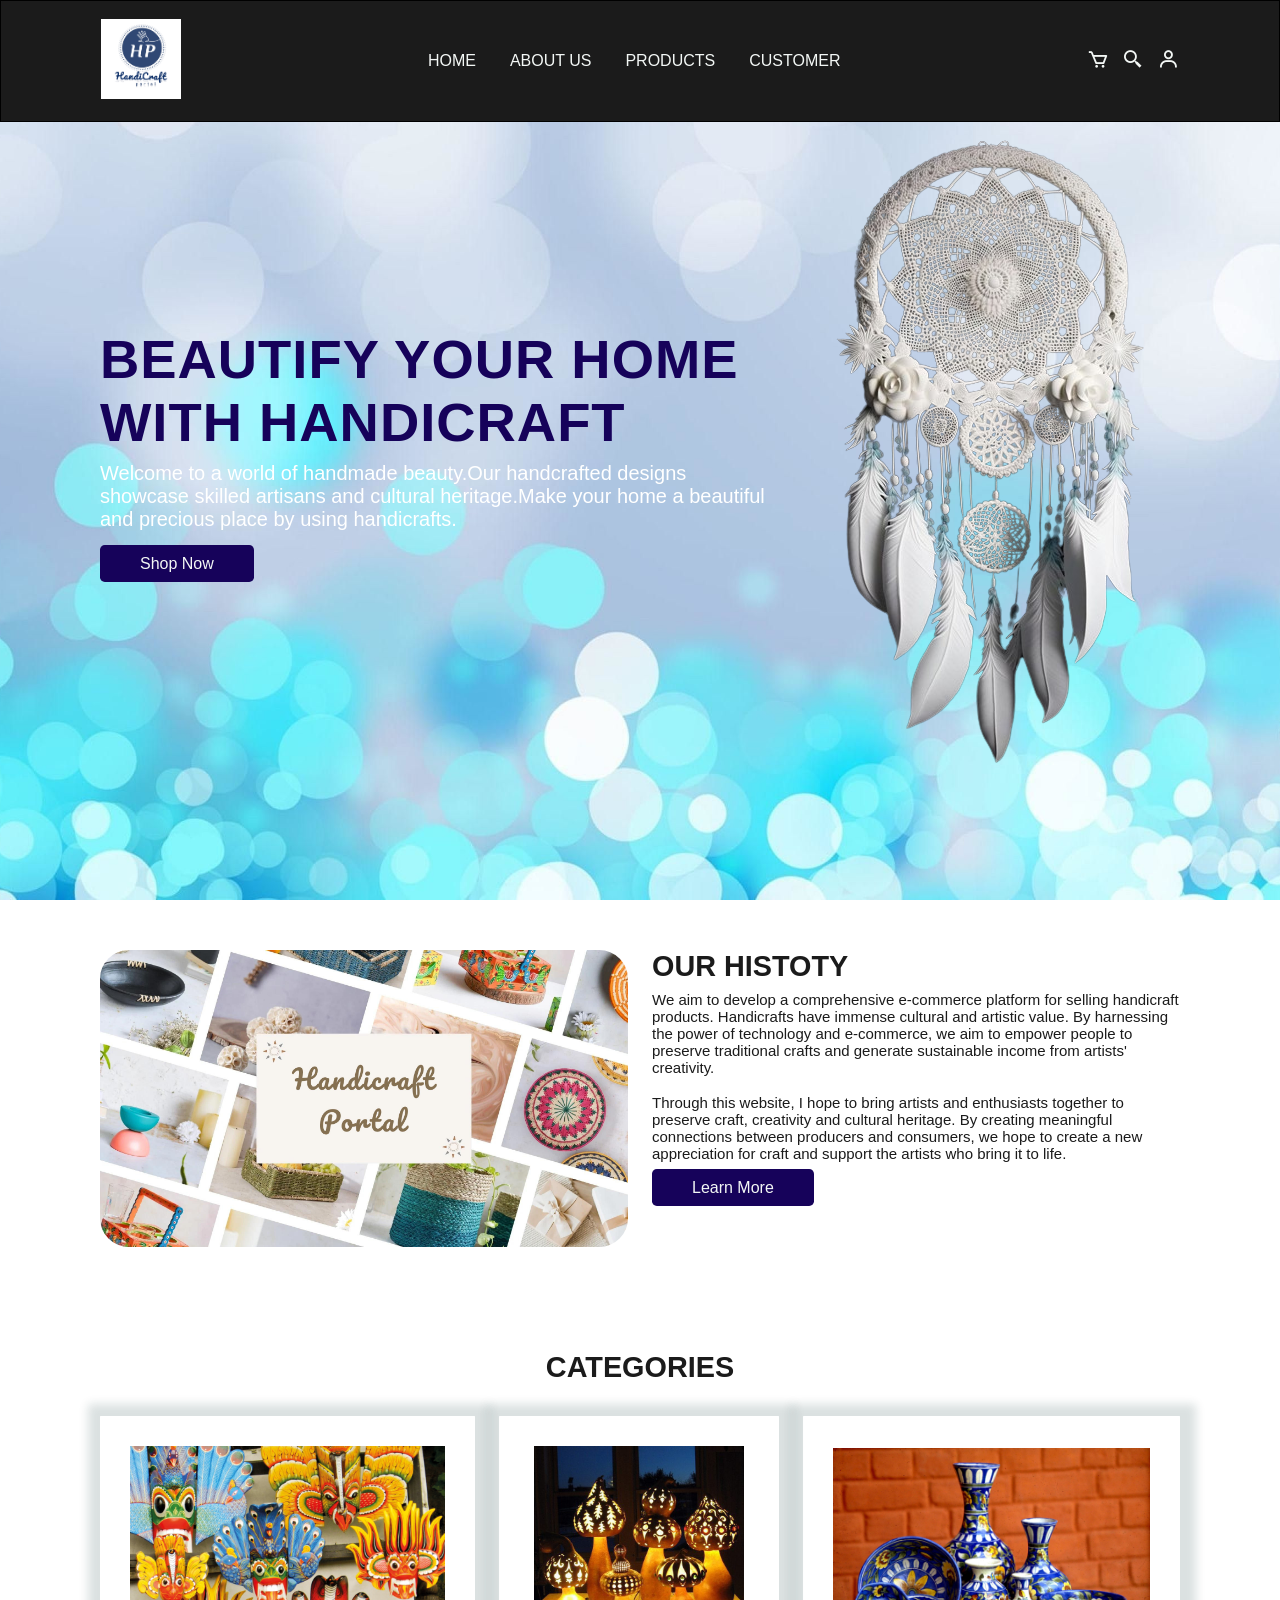
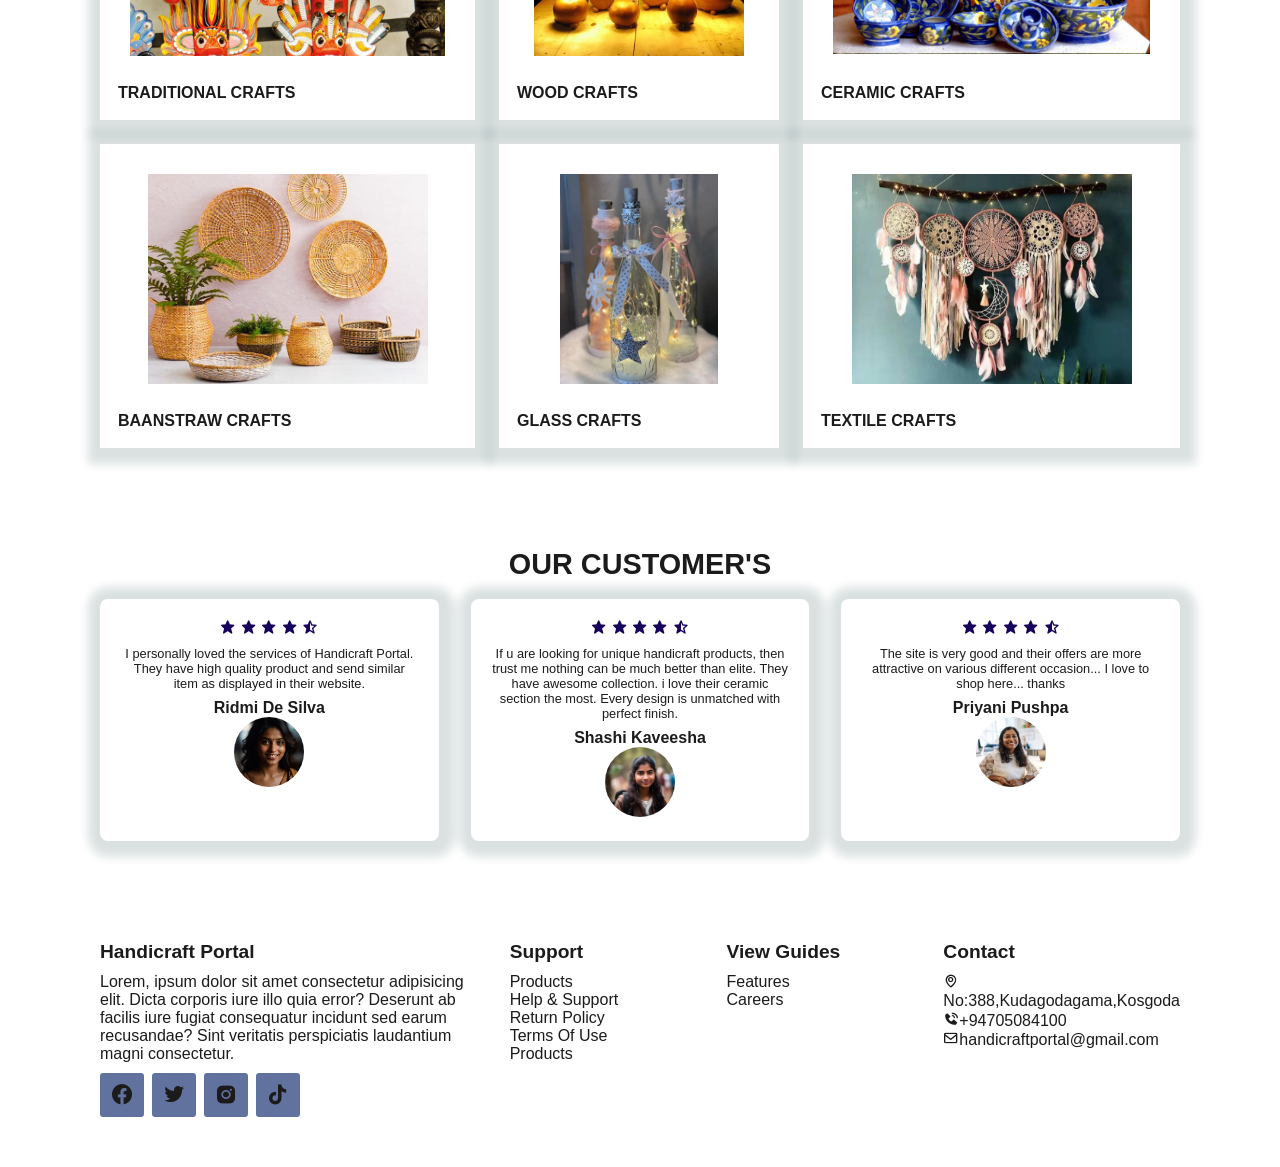
==== index.html @ 00fe9694 "Initial commit - Handicraft Ecommerce Website" ====
<!DOCTYPE html>
<html lang="en">

<head>
    <meta charset="UTF-8">
    <meta name="viewport" content="width=device-width, initial-scale=1.0">
    <title>handicraft website</title>
    <link rel="stylesheet" href="style.css">
    <link rel="stylesheet" href="https://unpkg.com/boxicons@latest/css/boxicons.min.css">

</head>

<body>
    <!--Navbar-->
    <header>
        <a href="#" class="logo">
            <img src="Newlogoweb.jpg" alt="">
        </a>
        <!--menu icon-->
        <i class='bx bx-menu' id="menu-icon"></i>
        <!--links-->
        <ul class="navbar">
            <li><a href="#home">Home</a></li>
            <li><a href="#about">About Us</a></li>
            <li><a href="#products">Products</a></li>
            <li><a href="#customer">Customer</a></li>
        </ul>
        <!--icons-->
        <div class="header-icon">
            <a href="cart.html"><i class='bx bx-cart'></i></a>
            <i class='bx bx-search-alt-2' id="search-icon"></i>
            <a href="Registration.php"><i class='bx bx-user'></i></a>
        </div>
        <!--search box-->
        <div class="search-box">
            <input type="search" placeholder="Search Here....">
        </div>



    </header>
    <!--home-->
    <section class="home" id="home">
        <div class="home-text">
            <h1>Beautify your home <br>with handicraft</h1>
            <p>Welcome to a world of handmade beauty.Our handcrafted designs showcase skilled artisans and cultural
                heritage.Make your home a beautiful and precious place by using handicrafts.</p>
            <a href="#" class="btn">Shop Now</a>
        </div>
        <div class="home-img">
            <img src="Animpic.png" alt="">
        </div>
    </section>
    <!--about-->
    <section class="about" id="about">
        <div class="about-img">
            <img src="historypic.jpg" alt="">
        </div>
        <div class="about-text">
            <h2>Our Histoty</h2>
            <p>We aim to develop a comprehensive e-commerce platform for selling handicraft products. Handicrafts have
                immense cultural and artistic value. By harnessing the power of technology and e-commerce, we aim to
                empower people to preserve traditional crafts and generate sustainable income from artists' creativity.
            </p>
            <p>Through this website, I hope to bring artists and enthusiasts together to preserve craft, creativity and
                cultural heritage. By creating meaningful connections between producers and consumers, we hope to create
                a new appreciation for craft and support the artists who bring it to life.</p>
            <a href="#" class="btn">Learn More</a>
        </div>
    </section>
    <!--products-->
    <section class="products" id="products">
        <div class="heading">
            <h2>Categories</h2>

        </div>
        <!--container-->
        <div class="product-container">

            <a class="box" href="./categoryIndex/traditional.html">
                <img src="mask.jpg" alt="">
                <h3>Traditional Crafts</h3>
            </a>

            <a class="box" href="./categoryIndex/wooden_products.php">
                <img src="wood cato.jpeg" alt="">
                <h3>Wood Crafts</h3>
            </a>

            <a class="box" href="./categoryIndex/ceramic.html">
                <img src="ceramic.jpg" alt="">
                <h3>Ceramic Crafts</h3>
            </a>

            <a class="box" href="./categoryIndex/baanstraw.html">
                <img src="baanstraw cato.jpeg" alt="">
                <h3>Baanstraw Crafts</h3>
            </a>

            <a class="box" href="./categoryIndex/glass.html">
                <img src="img00.jpeg" alt="">
                <h3>Glass Crafts</h3>
            </a>

            <a class="box" href="./categoryIndex/textile.html">
                <img src="textile cato.jpeg" alt="">
                <h3>Textile Crafts</h3>
            </a>

        </div>
    </section>


    <!--Coustomers-->
    <section class="customer" id="customer">
        <div class="heading">
            <h2>Our customer's</h2><br>
        </div>
        <!--container-->
        <div class="coustomers-container">
            <div class="box">
                <div class="stars">
                    <i class='bx bxs-star'></i>
                    <i class='bx bxs-star'></i>
                    <i class='bx bxs-star'></i>
                    <i class='bx bxs-star'></i>
                    <i class='bx bxs-star-half'></i>
                </div>
                <p>I personally loved the services of Handicraft Portal. They have high quality product and send similar
                    item as displayed in their website.</p>
                <h2>Ridmi De Silva</h2>
                <img src="person1.jpeg" alt="">
            </div>

            <div class="box">
                <div class="stars">
                    <i class='bx bxs-star'></i>
                    <i class='bx bxs-star'></i>
                    <i class='bx bxs-star'></i>
                    <i class='bx bxs-star'></i>
                    <i class='bx bxs-star-half'></i>
                </div>
                <p>If u are looking for unique handicraft products, then trust me nothing can be much better than elite.
                    They have awesome collection. i love their ceramic section the most. Every design is unmatched with
                    perfect finish.</p>
                <h2>Shashi Kaveesha</h2>
                <img src="person2.jpeg" alt="">
            </div>

            <div class="box">
                <div class="stars">
                    <i class='bx bxs-star'></i>
                    <i class='bx bxs-star'></i>
                    <i class='bx bxs-star'></i>
                    <i class='bx bxs-star'></i>
                    <i class='bx bxs-star-half'></i>
                </div>
                <p>The site is very good and their offers are more attractive on various different occasion... I love to
                    shop here... thanks</p>
                <h2>Priyani Pushpa</h2>
                <img src="person3.jpeg" alt="">
            </div>
        </div>
    </section>

    <!--Footer SECtion-->
    <section class="footer">
        <div class="footer-box">
            <h3>Handicraft Portal</h3>
            <p>Lorem, ipsum dolor sit amet consectetur adipisicing elit. Dicta corporis iure illo quia error? Deserunt
                ab facilis iure fugiat consequatur incidunt sed earum recusandae? Sint veritatis perspiciatis laudantium
                magni consectetur.</p>

            <div class="social">
                <a href="#"><i class='bx bxl-facebook-circle'></i></a>
                <a href="#"><i class='bx bxl-twitter'></i></a>
                <a href="#"><i class='bx bxl-instagram-alt'></i></a>
                <a href="#"><i class='bx bxl-tiktok'></i></a>
            </div>
        </div>

        <div class="footer-box">
            <h3>Support</h3>
            <li><a href="#">Products</a></li>
            <li><a href="#">Help & Support</a></li>
            <li><a href="#">Return Policy</a></li>
            <li><a href="#">Terms Of Use</a></li>
            <li><a href="#">Products</a></li>
        </div>

        <div class="footer-box">
            <h3>View Guides</h3>
            <li><a href="#">Features</a></li>
            <li><a href="#">Careers</a></li>
        </div>

        <div class="footer-box">
            <h3>Contact</h3>
            <div class="contact">
                <span><i class='bx bx-map'></i>No:388,Kudagodagama,Kosgoda</span>
                <span><i class='bx bxs-phone-call'></i>+94705084100</span>
                <span><i class='bx bx-envelope'></i>handicraftportal@gmail.com</span>
            </div>
        </div>
    </section>

    <script src="script.js"></script>
</body>

</html>
---- style.css ----
*{
font-family: 'Roboto', sans-serif;
margin: 0;
padding: 0;
box-sizing: border-box;
scroll-padding-top: 4rem;
scroll-behavior: smooth;
list-style: none;
text-decoration: none;
}
:root{
    --main-color: rgb(22, 2, 90);
    --secondary-color:#62729e;
    --text-color:#1b1b1b;
    --bg-color:#f3f7f5;
    --box-hover:rgb(167, 248, 232);

    --box-shadow: 2px 2px 10px 14px rgb(14 55 54/ 15%);

}
section{
    padding: 50px 100px;
}

img{
    width: 100%;
}
body{
    color: var(--text-color);
}
header{
    position: fixed;
    width: 100%;
    top: 0;
    right: 0;
    z-index: 1000;
    display: flex;
    justify-content: space-between;
    align-items: center;
    border: 1px solid black;
    padding: 18px 100px;
    background: var(--text-color);
    transition: 0.5s linear;
}
.logo img{
    width: 80px;;
}
.navbar{
    display: flex;
}
.navbar a{
    padding: 8px 17px;
    color: var(--bg-color);
    font-size: 16px;
    text-transform: uppercase;
    font-weight: 500;
}
.navbar a:hover{
    background-color: var(--secondary-color);
    border-radius: 0.2rem;
    transition: 0.5s all linear;
}
.header-icon{
    font-size: 22px;
    cursor: pointer;
    z-index: 10000;
    display: flex;
    column-gap: 0.8rem;
}
.header-icon .bx{
    color: var(--bg-color);
}
#menu-icon{
    color: var(--bg-color);
    font-size: 24px;
    z-index: 100001;
    cursor: pointer;
    display: none;
    
}
.search-box{
    position: absolute;
    top: -100%;
    left: 50%;
    transform: translate(-50%);
    background-color: var(--bg-color);
    width: 100%;
}
.search-box.active{
    top: 110%;
    box-shadow: var(--box-shadow);
    transition: 0.25 all linear;
}


.search-box input{
    padding: 20px;
    border: none;
    outline: none;
    width: 100%;
    font-size: 16px;
    color: var(--text-color);
}
.search-box input::placeholder{
    font-size: 16px;
    font-weight: 500;
}
.home{
    width: 100%;
    min-height: 100vh;
    background: url(bg1.jpg);
    background-repeat: no-repeat;
    background-size: cover;
    background-position: center;
    display: grid;
    grid-template-columns:repeat(auto-fit,minmax(17rem,auto));
    align-items: center;
    gap: 1.5rem;
}
.home-text h1{
    font-size: 3.4rem;
    color: var(--main-color);
    text-transform: uppercase;
    letter-spacing: 1px;
}
.home-text p{
    font-size: 20px;
    color: white;
    margin: 0.5rem 0 1.5rem;
}
.btn{
    padding: 10px 40px;
    border-radius: 0.3rem;
    background-color: var(--main-color);
    color: var(--bg-color);
    font-weight: 500;
}
.btn:hover{
    background-color: var(--secondary-color);
}
.about{
    display: grid;
    grid-template-columns: repeat(auto-fit,minmax(17rem,auto));
    gap: 1.5rem;
}
.about-img img{
    border-radius: 1.8rem;
}
.about-text h2{
    font-size: 1.8rem;
    text-transform: uppercase;
}
.about-text p{
    font-size: 0.938rem;
    margin: 0.5rem 0 1.1rem;
}
.heading{
    text-align: center;

}
.heading h2{
    font-size: 1.8rem;
    text-transform: uppercase;

}
.product-container{
    display: grid;
    grid-template-columns: repeat(auto-fit,minmax(280px,auto));
    gap: 1.5rem;
    margin-top: 2rem;
}
.product-container .box{
    position: relative;
    padding: 10px;
    display: flex;
    flex-direction: column;
    border-radius: 0.5px;
    box-shadow: var(--box-shadow);
}
.product-container img{
    width: 100%;
    height: 250px;
    object-fit: contain;
    object-position: center;
    padding: 20px;
    background: #fff;
    border-radius: 0.5rem;

}
.product-container .box h3{
    font-size: 16px;
    font-weight: 600;
    text-transform: uppercase;
    margin: 0.5rem 0.5rem;
}
.product-container .box .content{
    display: flex;
    align-items: center;
    justify-content: space-around;
}
.product-container.box .content span{
    padding:0 1rem;
    color: var(--bg-color);
    background: var(--main-color);
    border-radius: 4px;
    font-weight: 500;

}.product-container .box .content a{
    border: 1px solid var(--main-color);
    padding: 0 1rem;
    color: var(--text-color);
    border-radius: 5px;
    text-transform: uppercase;
}
.product-container .box .content a:hover{
    background-color: var(--main-color);
    color: var(--bg-color);
    transition: 1s all linear;
}
.product-container .box:hover{
    background-color: var(--box-hover);
    transform: scale(105%);
    transition: 1s all linear;
}
.coustomers-container{
    display: grid;
    grid-template-columns: 1fr 1fr 1fr;
    gap: 2rem;
}

.box {
    text-decoration: none;
    color: inherit;
}

.coustomers-container .box{
    padding: 20px;
    box-shadow: var(--box-shadow);
    border-radius: 0.5rem;
    text-align: center;
}
.coustomers-container .box p{
    font-size: 0.8rem;
    font-weight: 500;
    margin: 0.5rem 0 0.5rem;
}
.coustomers-container .box h2{
    font-size: 1rem;
    font-weight: 700;
}
.coustomers-container .box img{
 width: 70px;
 height: 70px;
 border-radius: 50%;
 object-fit: cover;   
}
.stars .bx{
    color: var(--main-color);
}
.coustomers-container .box:hover{
    background-color: var(--box-hover);
    transform: scale(105%);
    transition: 1s all linear;
}
.footer{
    display: grid;
    grid-template-columns: 2fr 1fr 1fr 1fr;
    gap: 1.5rem;

}
.footer-box h3{
    font-size: 1.2rem;
    font-weight: 600;
    margin-bottom: 10px;
}
.footer-box p{
    font-size: 0.938;
    margin-bottom: 10px;
}
.social{
    display: flex;
    align-items: center;
    column-gap: 0.5rem;
}
.social a .bx{
    font-size: 24px;
    color: var(--text-color);
    padding: 10px;
    background:var(--secondary-color);
    border-radius: 0.2rem;
}
.social a .bx:hover{
    background-color: var(--secondary-color);
    color: var(--bg-color);
}
.footer-box li a{
    color: var(--text-color);
}
.footer-box li a:hover{
    color: var(--secondary-color);
}
.contact{
    display: flex;
    flex-direction: column;
    row-gap: 0.5px;

}
@keyframes hero{
    0%,100%{
        transform: translateY(0);
    }
    50%{
        transform: translateY(100px);
    }
}
.home-img img{
    animation: hero 5s infinite linear;

}
@media(max-width:1058px){
    header{
        padding: 16px 60px;
    }
    section{
        padding: 50px 60px;
    }
    .home-text h1{
        font-size: 2.4rem;  
    }
} 
@media(max-width:991px){
    header{
        padding: 16px ;
    }
    section{
        padding: 50px 4%;
    }
    .home-text h1{
        font-size: 2rem;
    }
}
@media(max-width:768px){
    header{
        padding: 12px 4%;
    }
    #menu-icon{
        display: initial;
    }
    .navbar{
        position: absolute;
        top: -570px;
        left: 0;
        right: 0;
        display: flex;
        flex-direction: column;
        background-color: white;
        row-gap: 1.4rem;
        border: 1px solid var(--secondary-color);
        padding: 20px;
        transition: 0.3s;
        text-align: center;
    }

.navbar a{
    color: var(--secondary-color);
}
.navbar a:hover{
    color: var(--bg-color);
}
.navbar.active{
    top: 100%;
}
.about{
    align-items: center;
}
}
@media(max-width:360px){
    header{
        padding: 11px 4%;
    }
    .logo img{
        width: 45px;
    }
    .home-text{
        padding-top: 15px;
    }
    .home-text h1{
        font-size: 1.4rem;
    }
    .home-text p{
        font-size: 0.8rem;
        font-weight: 300;
    }
    .about-img{
        order: 2;
    }
    .about-text{
        text-align: center;
    }
    .about-text h2{
        font-size: 1.2rem;
    }
    .heading h2{
        font-size: 1.8rem;
    }
}
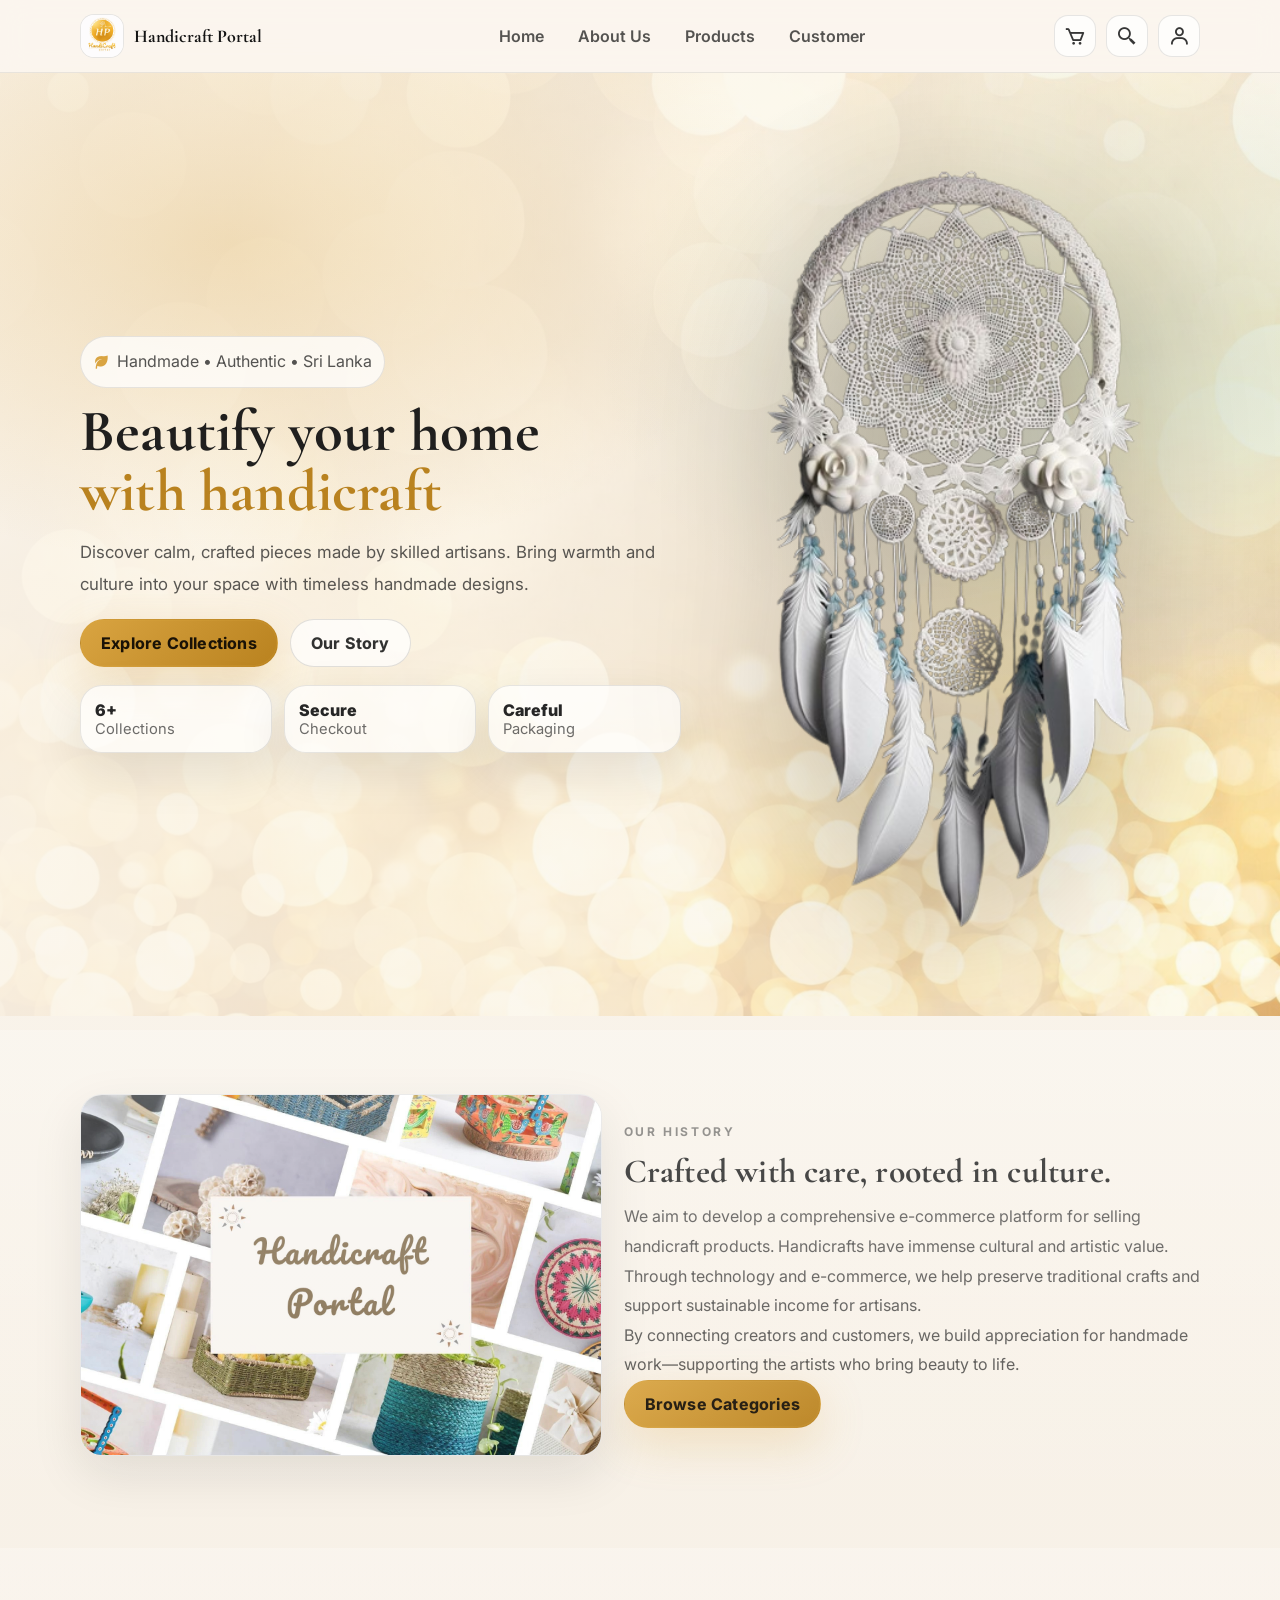
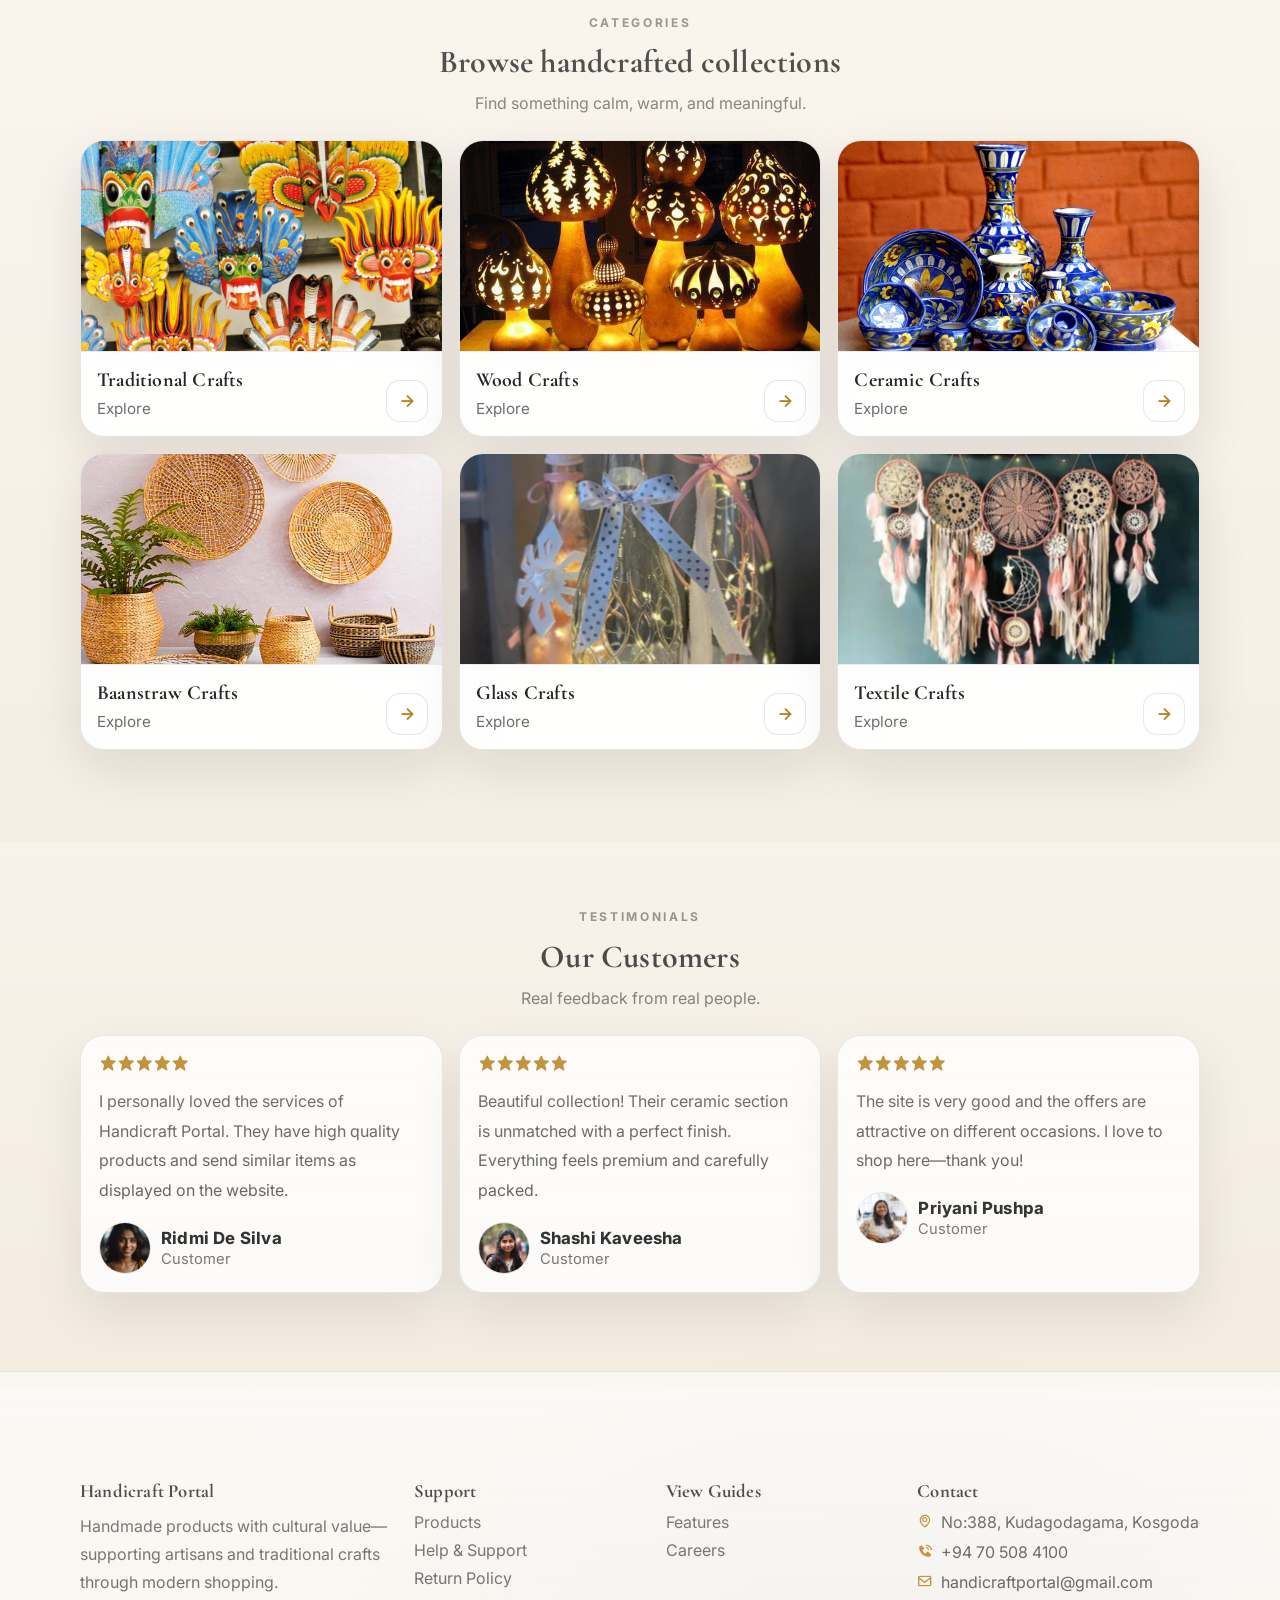
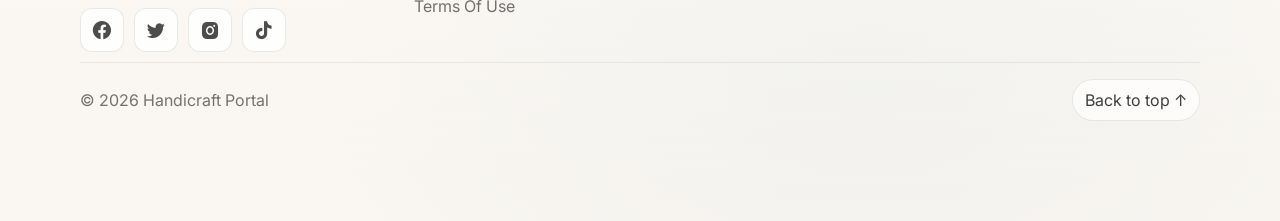
==== commit d8450e71: "update website background and styles" ====
--- a/index.html
+++ b/index.html
@@ -1,210 +1,346 @@
 <!DOCTYPE html>
 <html lang="en">
-
-<head>
-    <meta charset="UTF-8">
-    <meta name="viewport" content="width=device-width, initial-scale=1.0">
-    <title>handicraft website</title>
-    <link rel="stylesheet" href="style.css">
-    <link rel="stylesheet" href="https://unpkg.com/boxicons@latest/css/boxicons.min.css">
-
-</head>
-
-<body>
-    <!--Navbar-->
-    <header>
-        <a href="#" class="logo">
-            <img src="Newlogoweb.jpg" alt="">
+  <head>
+    <meta charset="UTF-8" />
+    <meta name="viewport" content="width=device-width, initial-scale=1.0" />
+    <title>Handicraft Portal</title>
+
+    <!-- Fonts (Calm + Premium) -->
+    <link rel="preconnect" href="https://fonts.googleapis.com" />
+    <link rel="preconnect" href="https://fonts.gstatic.com" crossorigin />
+    <link
+      href="https://fonts.googleapis.com/css2?family=Cormorant+Garamond:wght@400;500;600;700&family=Inter:wght@300;400;500;600;700&display=swap"
+      rel="stylesheet"
+    />
+
+    <!-- Icons -->
+    <link rel="stylesheet" href="https://unpkg.com/boxicons@latest/css/boxicons.min.css" />
+
+    <!-- CSS -->
+    <link rel="stylesheet" href="style.css" />
+  </head>
+
+  <body>
+    <!-- Navbar -->
+    <header class="site-header" id="top">
+      <div class="container header-row">
+        <a href="#home" class="logo" aria-label="Handicraft Portal">
+          <img src="HandiCraft portal logo design.png" alt="Handicraft Portal logo" />
+          <span class="logo-text">Handicraft Portal</span>
         </a>
-        <!--menu icon-->
-        <i class='bx bx-menu' id="menu-icon"></i>
-        <!--links-->
-        <ul class="navbar">
-            <li><a href="#home">Home</a></li>
-            <li><a href="#about">About Us</a></li>
-            <li><a href="#products">Products</a></li>
-            <li><a href="#customer">Customer</a></li>
-        </ul>
-        <!--icons-->
+
+        <nav class="nav" aria-label="Main navigation">
+          <button
+            class="icon-btn menu-btn"
+            id="menu-icon"
+            type="button"
+            aria-label="Open menu"
+            aria-controls="main-nav"
+            aria-expanded="false"
+          >
+            <i class="bx bx-menu"></i>
+          </button>
+
+          <ul class="navbar" id="main-nav">
+            <li><a class="nav-link" href="#home">Home</a></li>
+            <li><a class="nav-link" href="#about">About Us</a></li>
+            <li><a class="nav-link" href="#products">Products</a></li>
+            <li><a class="nav-link" href="#customer">Customer</a></li>
+          </ul>
+        </nav>
+
         <div class="header-icon">
-            <a href="cart.html"><i class='bx bx-cart'></i></a>
-            <i class='bx bx-search-alt-2' id="search-icon"></i>
-            <a href="Registration.php"><i class='bx bx-user'></i></a>
-        </div>
-        <!--search box-->
-        <div class="search-box">
-            <input type="search" placeholder="Search Here....">
-        </div>
-
-
-
+          <a class="icon-btn" href="cart.html" aria-label="Cart"><i class="bx bx-cart"></i></a>
+
+          <button
+            class="icon-btn"
+            id="search-icon"
+            type="button"
+            aria-label="Open search"
+            aria-controls="search-box"
+            aria-expanded="false"
+          >
+            <i class="bx bx-search-alt-2"></i>
+          </button>
+
+          <a class="icon-btn" href="Registration.php" aria-label="Account"><i class="bx bx-user"></i></a>
+        </div>
+      </div>
+
+      <!-- Search -->
+      <div class="search-wrap" id="search-box" role="region" aria-label="Search">
+        <div class="container">
+          <div class="search-box">
+            <i class="bx bx-search"></i>
+            <input type="search" placeholder="Search handcrafted items..." />
+            <button class="icon-btn" id="search-close" type="button" aria-label="Close search">
+              <i class="bx bx-x"></i>
+            </button>
+          </div>
+        </div>
+      </div>
     </header>
-    <!--home-->
+
+    <!-- Home -->
     <section class="home" id="home">
+      <div class="container home-grid">
         <div class="home-text">
-            <h1>Beautify your home <br>with handicraft</h1>
-            <p>Welcome to a world of handmade beauty.Our handcrafted designs showcase skilled artisans and cultural
-                heritage.Make your home a beautiful and precious place by using handicrafts.</p>
-            <a href="#" class="btn">Shop Now</a>
-        </div>
-        <div class="home-img">
-            <img src="Animpic.png" alt="">
-        </div>
+          <p class="pill"><i class="bx bxs-leaf"></i> Handmade • Authentic • Sri Lanka</p>
+
+          <h1>
+            Beautify your home <br />
+            <span>with handicraft</span>
+          </h1>
+
+          <p class="lead">
+            Discover calm, crafted pieces made by skilled artisans. Bring warmth and culture into your space with
+            timeless handmade designs.
+          </p>
+
+          <div class="cta-row">
+            <a href="#products" class="btn btn-primary">Explore Collections</a>
+            <a href="#about" class="btn btn-ghost">Our Story</a>
+          </div>
+
+          <div class="mini-stats" aria-label="Highlights">
+            <div class="stat">
+              <div class="stat-num">6+</div>
+              <div class="stat-label">Collections</div>
+            </div>
+            <div class="stat">
+              <div class="stat-num">Secure</div>
+              <div class="stat-label">Checkout</div>
+            </div>
+            <div class="stat">
+              <div class="stat-num">Careful</div>
+              <div class="stat-label">Packaging</div>
+            </div>
+          </div>
+        </div>
+
+        <div class="home-img" aria-hidden="true">
+          <img src="Animpic.png" alt="" />
+        </div>
+      </div>
     </section>
-    <!--about-->
-    <section class="about" id="about">
-        <div class="about-img">
-            <img src="historypic.jpg" alt="">
-        </div>
+
+    <!-- About -->
+    <section class="section about" id="about">
+      <div class="container two-col">
+        <div class="media-card">
+          <img src="historypic.jpg" alt="Handicraft history" />
+        </div>
+
         <div class="about-text">
-            <h2>Our Histoty</h2>
-            <p>We aim to develop a comprehensive e-commerce platform for selling handicraft products. Handicrafts have
-                immense cultural and artistic value. By harnessing the power of technology and e-commerce, we aim to
-                empower people to preserve traditional crafts and generate sustainable income from artists' creativity.
+          <p class="kicker">OUR HISTORY</p>
+          <h2>Crafted with care, rooted in culture.</h2>
+          <p>
+            We aim to develop a comprehensive e-commerce platform for selling handicraft products. Handicrafts have
+            immense cultural and artistic value. Through technology and e-commerce, we help preserve traditional crafts
+            and support sustainable income for artisans.
+          </p>
+          <p>
+            By connecting creators and customers, we build appreciation for handmade work—supporting the artists who
+            bring beauty to life.
+          </p>
+          <a href="#products" class="btn btn-primary">Browse Categories</a>
+        </div>
+      </div>
+    </section>
+
+    <!-- Products -->
+    <section class="section products" id="products">
+      <div class="container">
+        <div class="heading">
+          <p class="kicker">CATEGORIES</p>
+          <h2>Browse handcrafted collections</h2>
+          <p class="sub">Find something calm, warm, and meaningful.</p>
+        </div>
+
+        <div class="product-container">
+          <a class="box" href="./categoryIndex/traditional.html" aria-label="Traditional Crafts">
+            <div class="thumb">
+              <img src="mask.jpg" alt="Traditional Crafts" />
+            </div>
+            <div class="box-body">
+              <h3>Traditional Crafts</h3>
+              <span class="box-hint">Explore</span>
+            </div>
+            <span class="box-arrow"><i class="bx bx-right-arrow-alt"></i></span>
+          </a>
+
+          <a class="box" href="./categoryIndex/wooden_products.php" aria-label="Wood Crafts">
+            <div class="thumb">
+              <img src="wood cato.jpeg" alt="Wood Crafts" />
+            </div>
+            <div class="box-body">
+              <h3>Wood Crafts</h3>
+              <span class="box-hint">Explore</span>
+            </div>
+            <span class="box-arrow"><i class="bx bx-right-arrow-alt"></i></span>
+          </a>
+
+          <a class="box" href="./categoryIndex/ceramic.html" aria-label="Ceramic Crafts">
+            <div class="thumb">
+              <img src="ceramic.jpg" alt="Ceramic Crafts" />
+            </div>
+            <div class="box-body">
+              <h3>Ceramic Crafts</h3>
+              <span class="box-hint">Explore</span>
+            </div>
+            <span class="box-arrow"><i class="bx bx-right-arrow-alt"></i></span>
+          </a>
+
+          <a class="box" href="./categoryIndex/baanstraw.html" aria-label="Baanstraw Crafts">
+            <div class="thumb">
+              <img src="baanstraw cato.jpeg" alt="Baanstraw Crafts" />
+            </div>
+            <div class="box-body">
+              <h3>Baanstraw Crafts</h3>
+              <span class="box-hint">Explore</span>
+            </div>
+            <span class="box-arrow"><i class="bx bx-right-arrow-alt"></i></span>
+          </a>
+
+          <a class="box" href="./categoryIndex/glass.html" aria-label="Glass Crafts">
+            <div class="thumb">
+              <img src="img00.jpeg" alt="Glass Crafts" />
+            </div>
+            <div class="box-body">
+              <h3>Glass Crafts</h3>
+              <span class="box-hint">Explore</span>
+            </div>
+            <span class="box-arrow"><i class="bx bx-right-arrow-alt"></i></span>
+          </a>
+
+          <a class="box" href="./categoryIndex/textile.html" aria-label="Textile Crafts">
+            <div class="thumb">
+              <img src="textile cato.jpeg" alt="Textile Crafts" />
+            </div>
+            <div class="box-body">
+              <h3>Textile Crafts</h3>
+              <span class="box-hint">Explore</span>
+            </div>
+            <span class="box-arrow"><i class="bx bx-right-arrow-alt"></i></span>
+          </a>
+        </div>
+      </div>
+    </section>
+
+    <!-- Customers -->
+    <section class="section customer" id="customer">
+      <div class="container">
+        <div class="heading">
+          <p class="kicker">TESTIMONIALS</p>
+          <h2>Our Customers</h2>
+          <p class="sub">Real feedback from real people.</p>
+        </div>
+
+        <div class="coustomers-container">
+          <article class="review">
+            <div class="stars" aria-label="5 stars">
+              <i class="bx bxs-star"></i><i class="bx bxs-star"></i><i class="bx bxs-star"></i
+              ><i class="bx bxs-star"></i><i class="bx bxs-star"></i>
+            </div>
+            <p>
+              I personally loved the services of Handicraft Portal. They have high quality products and send similar
+              items as displayed on the website.
             </p>
-            <p>Through this website, I hope to bring artists and enthusiasts together to preserve craft, creativity and
-                cultural heritage. By creating meaningful connections between producers and consumers, we hope to create
-                a new appreciation for craft and support the artists who bring it to life.</p>
-            <a href="#" class="btn">Learn More</a>
-        </div>
+            <div class="reviewer">
+              <img src="person1.jpeg" alt="Ridmi De Silva" />
+              <div>
+                <h3>Ridmi De Silva</h3>
+                <span>Customer</span>
+              </div>
+            </div>
+          </article>
+
+          <article class="review">
+            <div class="stars" aria-label="5 stars">
+              <i class="bx bxs-star"></i><i class="bx bxs-star"></i><i class="bx bxs-star"></i
+              ><i class="bx bxs-star"></i><i class="bx bxs-star"></i>
+            </div>
+            <p>
+              Beautiful collection! Their ceramic section is unmatched with a perfect finish. Everything feels premium
+              and carefully packed.
+            </p>
+            <div class="reviewer">
+              <img src="person2.jpeg" alt="Shashi Kaveesha" />
+              <div>
+                <h3>Shashi Kaveesha</h3>
+                <span>Customer</span>
+              </div>
+            </div>
+          </article>
+
+          <article class="review">
+            <div class="stars" aria-label="5 stars">
+              <i class="bx bxs-star"></i><i class="bx bxs-star"></i><i class="bx bxs-star"></i
+              ><i class="bx bxs-star"></i><i class="bx bxs-star"></i>
+            </div>
+            <p>
+              The site is very good and the offers are attractive on different occasions. I love to shop here—thank you!
+            </p>
+            <div class="reviewer">
+              <img src="person3.jpeg" alt="Priyani Pushpa" />
+              <div>
+                <h3>Priyani Pushpa</h3>
+                <span>Customer</span>
+              </div>
+            </div>
+          </article>
+        </div>
+      </div>
     </section>
-    <!--products-->
-    <section class="products" id="products">
-        <div class="heading">
-            <h2>Categories</h2>
-
-        </div>
-        <!--container-->
-        <div class="product-container">
-
-            <a class="box" href="./categoryIndex/traditional.html">
-                <img src="mask.jpg" alt="">
-                <h3>Traditional Crafts</h3>
-            </a>
-
-            <a class="box" href="./categoryIndex/wooden_products.php">
-                <img src="wood cato.jpeg" alt="">
-                <h3>Wood Crafts</h3>
-            </a>
-
-            <a class="box" href="./categoryIndex/ceramic.html">
-                <img src="ceramic.jpg" alt="">
-                <h3>Ceramic Crafts</h3>
-            </a>
-
-            <a class="box" href="./categoryIndex/baanstraw.html">
-                <img src="baanstraw cato.jpeg" alt="">
-                <h3>Baanstraw Crafts</h3>
-            </a>
-
-            <a class="box" href="./categoryIndex/glass.html">
-                <img src="img00.jpeg" alt="">
-                <h3>Glass Crafts</h3>
-            </a>
-
-            <a class="box" href="./categoryIndex/textile.html">
-                <img src="textile cato.jpeg" alt="">
-                <h3>Textile Crafts</h3>
-            </a>
-
-        </div>
-    </section>
-
-
-    <!--Coustomers-->
-    <section class="customer" id="customer">
-        <div class="heading">
-            <h2>Our customer's</h2><br>
-        </div>
-        <!--container-->
-        <div class="coustomers-container">
-            <div class="box">
-                <div class="stars">
-                    <i class='bx bxs-star'></i>
-                    <i class='bx bxs-star'></i>
-                    <i class='bx bxs-star'></i>
-                    <i class='bx bxs-star'></i>
-                    <i class='bx bxs-star-half'></i>
-                </div>
-                <p>I personally loved the services of Handicraft Portal. They have high quality product and send similar
-                    item as displayed in their website.</p>
-                <h2>Ridmi De Silva</h2>
-                <img src="person1.jpeg" alt="">
-            </div>
-
-            <div class="box">
-                <div class="stars">
-                    <i class='bx bxs-star'></i>
-                    <i class='bx bxs-star'></i>
-                    <i class='bx bxs-star'></i>
-                    <i class='bx bxs-star'></i>
-                    <i class='bx bxs-star-half'></i>
-                </div>
-                <p>If u are looking for unique handicraft products, then trust me nothing can be much better than elite.
-                    They have awesome collection. i love their ceramic section the most. Every design is unmatched with
-                    perfect finish.</p>
-                <h2>Shashi Kaveesha</h2>
-                <img src="person2.jpeg" alt="">
-            </div>
-
-            <div class="box">
-                <div class="stars">
-                    <i class='bx bxs-star'></i>
-                    <i class='bx bxs-star'></i>
-                    <i class='bx bxs-star'></i>
-                    <i class='bx bxs-star'></i>
-                    <i class='bx bxs-star-half'></i>
-                </div>
-                <p>The site is very good and their offers are more attractive on various different occasion... I love to
-                    shop here... thanks</p>
-                <h2>Priyani Pushpa</h2>
-                <img src="person3.jpeg" alt="">
-            </div>
-        </div>
-    </section>
-
-    <!--Footer SECtion-->
-    <section class="footer">
+
+    <!-- Footer -->
+    <footer class="footer section">
+      <div class="container footer-grid">
         <div class="footer-box">
-            <h3>Handicraft Portal</h3>
-            <p>Lorem, ipsum dolor sit amet consectetur adipisicing elit. Dicta corporis iure illo quia error? Deserunt
-                ab facilis iure fugiat consequatur incidunt sed earum recusandae? Sint veritatis perspiciatis laudantium
-                magni consectetur.</p>
-
-            <div class="social">
-                <a href="#"><i class='bx bxl-facebook-circle'></i></a>
-                <a href="#"><i class='bx bxl-twitter'></i></a>
-                <a href="#"><i class='bx bxl-instagram-alt'></i></a>
-                <a href="#"><i class='bx bxl-tiktok'></i></a>
-            </div>
+          <h3>Handicraft Portal</h3>
+          <p>Handmade products with cultural value—supporting artisans and traditional crafts through modern shopping.</p>
+          <div class="social">
+            <a href="#" aria-label="Facebook"><i class="bx bxl-facebook-circle"></i></a>
+            <a href="#" aria-label="Twitter"><i class="bx bxl-twitter"></i></a>
+            <a href="#" aria-label="Instagram"><i class="bx bxl-instagram-alt"></i></a>
+            <a href="#" aria-label="TikTok"><i class="bx bxl-tiktok"></i></a>
+          </div>
         </div>
 
         <div class="footer-box">
-            <h3>Support</h3>
+          <h3>Support</h3>
+          <ul>
             <li><a href="#">Products</a></li>
             <li><a href="#">Help & Support</a></li>
             <li><a href="#">Return Policy</a></li>
             <li><a href="#">Terms Of Use</a></li>
-            <li><a href="#">Products</a></li>
+          </ul>
         </div>
 
         <div class="footer-box">
-            <h3>View Guides</h3>
+          <h3>View Guides</h3>
+          <ul>
             <li><a href="#">Features</a></li>
             <li><a href="#">Careers</a></li>
+          </ul>
         </div>
 
         <div class="footer-box">
-            <h3>Contact</h3>
-            <div class="contact">
-                <span><i class='bx bx-map'></i>No:388,Kudagodagama,Kosgoda</span>
-                <span><i class='bx bxs-phone-call'></i>+94705084100</span>
-                <span><i class='bx bx-envelope'></i>handicraftportal@gmail.com</span>
-            </div>
-        </div>
-    </section>
+          <h3>Contact</h3>
+          <div class="contact">
+            <span><i class="bx bx-map"></i>No:388, Kudagodagama, Kosgoda</span>
+            <span><i class="bx bxs-phone-call"></i>+94 70 508 4100</span>
+            <span><i class="bx bx-envelope"></i>handicraftportal@gmail.com</span>
+          </div>
+        </div>
+      </div>
+
+      <div class="container footer-bottom">
+        <span>© <span id="year"></span> Handicraft Portal</span>
+        <a class="back-to-top" href="#top">Back to top ↑</a>
+      </div>
+    </footer>
 
     <script src="script.js"></script>
-</body>
-
+  </body>
 </html>
--- a/style.css
+++ b/style.css
@@ -1,406 +1,796 @@
-*{
-font-family: 'Roboto', sans-serif;
-margin: 0;
-padding: 0;
-box-sizing: border-box;
-scroll-padding-top: 4rem;
-scroll-behavior: smooth;
-list-style: none;
-text-decoration: none;
-}
-:root{
-    --main-color: rgb(22, 2, 90);
-    --secondary-color:#62729e;
-    --text-color:#1b1b1b;
-    --bg-color:#f3f7f5;
-    --box-hover:rgb(167, 248, 232);
+/* =========================================================
+   Handicraft Portal — Warm Cream / Beige (Etsy vibe)
+   FULL style.css
+   ========================================================= */
 
-    --box-shadow: 2px 2px 10px 14px rgb(14 55 54/ 15%);
-
-}
-section{
-    padding: 50px 100px;
-}
-
-img{
+/* -------------------------
+  Reset + Base
+-------------------------- */
+* {
+    margin: 0;
+    padding: 0;
+    box-sizing: border-box;
+  }
+  
+  html {
+    scroll-behavior: smooth;
+    scroll-padding-top: 88px;
+  }
+  
+  img {
     width: 100%;
-}
-body{
-    color: var(--text-color);
-}
-header{
-    position: fixed;
-    width: 100%;
+    display: block;
+  }
+  
+  a {
+    text-decoration: none;
+    color: inherit;
+  }
+  
+  ul {
+    list-style: none;
+  }
+  
+  /* -------------------------
+    Theme (Light / Warm)
+  -------------------------- */
+  :root {
+    /* Warm page background */
+    --page: #fbf6ee;         /* cream */
+    --page2: #f3ebdf;        /* beige */
+    --ink: #141414;          /* text */
+    --muted: rgba(20, 20, 20, 0.70);
+  
+    /* Panels */
+    --panel: rgba(255, 255, 255, 0.78);
+    --panel2: rgba(255, 255, 255, 0.92);
+    --border: rgba(20, 20, 20, 0.10);
+  
+    /* Accent (gold / craft) */
+    --accent: #d9a441;
+    --accent2: #b9821f;
+  
+    /* Extra accents for richness */
+    --clay: rgba(185, 130, 31, 0.16);
+    --sage: rgba(67, 120, 85, 0.14);
+  
+    --radius: 22px;
+    --shadow: 0 18px 50px rgba(20, 20, 20, 0.10);
+    --shadowHover: 0 26px 70px rgba(20, 20, 20, 0.14);
+  
+    --font-body: "Inter", system-ui, -apple-system, Segoe UI, Roboto, Arial;
+    --font-head: "Cormorant Garamond", serif;
+  }
+  
+  body {
+    font-family: var(--font-body);
+    color: var(--ink);
+    min-height: 100vh;
+  
+    /* warm rich background */
+    background:
+      radial-gradient(900px 520px at 18% 10%, rgba(217, 164, 65, 0.18), transparent 60%),
+      radial-gradient(820px 520px at 88% 18%, rgba(67, 120, 85, 0.14), transparent 62%),
+      radial-gradient(900px 560px at 68% 96%, rgba(60, 120, 170, 0.10), transparent 62%),
+      linear-gradient(180deg, var(--page), var(--page2));
+  }
+  
+  /* Typography */
+  h1, h2, h3 {
+    font-family: var(--font-head);
+    letter-spacing: 0.2px;
+  }
+  
+  p {
+    color: var(--muted);
+    line-height: 1.85;
+    font-size: 16px;
+  }
+  
+  .kicker {
+    color: rgba(20, 20, 20, 0.55);
+    letter-spacing: 0.22em;
+    font-size: 12px;
+    font-weight: 700;
+    margin-bottom: 8px;
+    text-transform: uppercase;
+  }
+  
+  .container {
+    width: min(1120px, calc(100% - 2rem));
+    margin: 0 auto;
+  }
+  
+  .section {
+    padding: 78px 0;
+    position: relative;
+  }
+  
+  /* subtle rich wash per section (same theme) */
+  .section::before {
+    content: "";
+    position: absolute;
+    inset: 14px 0;
+    pointer-events: none;
+    background: linear-gradient(
+      180deg,
+      rgba(255, 255, 255, 0.25),
+      rgba(255, 255, 255, 0.00)
+    );
+  }
+  
+  /* -------------------------
+    Header / Navbar
+  -------------------------- */
+  .site-header {
+    position: sticky;
     top: 0;
-    right: 0;
     z-index: 1000;
-    display: flex;
+  
+    background: rgba(251, 246, 238, 0.70);
+    backdrop-filter: blur(14px);
+  
+    border-bottom: 1px solid rgba(20, 20, 20, 0.08);
+  }
+  
+  .header-row {
+    display: flex;
+    align-items: center;
     justify-content: space-between;
-    align-items: center;
-    border: 1px solid black;
-    padding: 18px 100px;
-    background: var(--text-color);
-    transition: 0.5s linear;
-}
-.logo img{
-    width: 80px;;
-}
-.navbar{
-    display: flex;
-}
-.navbar a{
-    padding: 8px 17px;
-    color: var(--bg-color);
+    gap: 14px;
+    padding: 14px 0;
+  }
+  
+  .logo {
+    display: flex;
+    align-items: center;
+    gap: 10px;
+    min-width: 230px;
+  }
+  
+  .logo img {
+    width: 44px;
+    height: 44px;
+    border-radius: 14px;
+    object-fit: cover;
+    border: 1px solid rgba(20, 20, 20, 0.10);
+    background: rgba(255, 255, 255, 0.70);
+  }
+  
+  .logo-text {
+    font-family: var(--font-head);
+    font-weight: 700;
+    font-size: 18px;
+    color: var(--ink);
+  }
+  
+  .nav {
+    display: flex;
+    align-items: center;
+    gap: 10px;
+  }
+  
+  .navbar {
+    display: flex;
+    gap: 8px;
+  }
+  
+  .nav-link {
+    font-family: var(--font-body);
+    font-weight: 600;
+  
+    display: inline-flex;
+    padding: 10px 12px;
+    border-radius: 999px;
+  
+    color: rgba(20, 20, 20, 0.72);
+    border: 1px solid transparent;
+    transition: 0.18s ease;
+  }
+  
+  .nav-link:hover {
+    color: rgba(20, 20, 20, 0.95);
+    background: rgba(255, 255, 255, 0.65);
+    border-color: rgba(20, 20, 20, 0.10);
+  }
+  
+  .header-icon {
+    display: flex;
+    align-items: center;
+    gap: 10px;
+  }
+  
+  .icon-btn {
+    height: 42px;
+    width: 42px;
+    display: inline-grid;
+    place-items: center;
+    border-radius: 14px;
+  
+    background: rgba(255, 255, 255, 0.70);
+    border: 1px solid rgba(20, 20, 20, 0.10);
+    color: rgba(20, 20, 20, 0.85);
+  
+    cursor: pointer;
+    transition: transform 0.18s ease, background 0.18s ease, border-color 0.18s ease;
+  }
+  
+  .icon-btn:hover {
+    transform: translateY(-1px);
+    background: rgba(255, 255, 255, 0.92);
+    border-color: rgba(217, 164, 65, 0.25);
+  }
+  
+  .icon-btn i {
+    font-size: 22px;
+  }
+  
+  .menu-btn {
+    display: none;
+  }
+  
+  /* Search */
+  .search-wrap {
+    display: none;
+    padding: 10px 0 16px;
+    border-top: 1px solid rgba(20, 20, 20, 0.08);
+  }
+  
+  .search-wrap.active {
+    display: block;
+  }
+  
+  .search-box {
+    display: grid;
+    grid-template-columns: 26px 1fr 42px;
+    align-items: center;
+    gap: 10px;
+    padding: 12px;
+  
+    border-radius: var(--radius);
+    background: rgba(255, 255, 255, 0.82);
+    border: 1px solid rgba(20, 20, 20, 0.10);
+    box-shadow: var(--shadow);
+  }
+  
+  .search-box i {
+    color: rgba(20, 20, 20, 0.55);
+    font-size: 20px;
+  }
+  
+  .search-box input {
+    border: 0;
+    outline: 0;
+    background: transparent;
+    color: var(--ink);
     font-size: 16px;
-    text-transform: uppercase;
-    font-weight: 500;
-}
-.navbar a:hover{
-    background-color: var(--secondary-color);
-    border-radius: 0.2rem;
-    transition: 0.5s all linear;
-}
-.header-icon{
-    font-size: 22px;
-    cursor: pointer;
-    z-index: 10000;
-    display: flex;
-    column-gap: 0.8rem;
-}
-.header-icon .bx{
-    color: var(--bg-color);
-}
-#menu-icon{
-    color: var(--bg-color);
-    font-size: 24px;
-    z-index: 100001;
-    cursor: pointer;
-    display: none;
-    
-}
-.search-box{
-    position: absolute;
-    top: -100%;
-    left: 50%;
-    transform: translate(-50%);
-    background-color: var(--bg-color);
-    width: 100%;
-}
-.search-box.active{
-    top: 110%;
-    box-shadow: var(--box-shadow);
-    transition: 0.25 all linear;
-}
-
-
-.search-box input{
-    padding: 20px;
-    border: none;
-    outline: none;
-    width: 100%;
-    font-size: 16px;
-    color: var(--text-color);
-}
-.search-box input::placeholder{
-    font-size: 16px;
-    font-weight: 500;
-}
-.home{
-    width: 100%;
-    min-height: 100vh;
-    background: url(bg1.jpg);
-    background-repeat: no-repeat;
+  }
+  
+  /* -------------------------
+    Hero
+  -------------------------- */
+  .home {
+    position: relative;
+    min-height: calc(100vh - 80px);
+    display: grid;
+    align-items: center;
+    overflow: hidden;
+  
+    background: url(bg1.png);
     background-size: cover;
     background-position: center;
-    display: grid;
-    grid-template-columns:repeat(auto-fit,minmax(17rem,auto));
-    align-items: center;
-    gap: 1.5rem;
-}
-.home-text h1{
-    font-size: 3.4rem;
-    color: var(--main-color);
-    text-transform: uppercase;
-    letter-spacing: 1px;
-}
-.home-text p{
-    font-size: 20px;
-    color: white;
-    margin: 0.5rem 0 1.5rem;
-}
-.btn{
-    padding: 10px 40px;
-    border-radius: 0.3rem;
-    background-color: var(--main-color);
-    color: var(--bg-color);
-    font-weight: 500;
-}
-.btn:hover{
-    background-color: var(--secondary-color);
-}
-.about{
-    display: grid;
-    grid-template-columns: repeat(auto-fit,minmax(17rem,auto));
-    gap: 1.5rem;
-}
-.about-img img{
-    border-radius: 1.8rem;
-}
-.about-text h2{
-    font-size: 1.8rem;
-    text-transform: uppercase;
-}
-.about-text p{
-    font-size: 0.938rem;
-    margin: 0.5rem 0 1.1rem;
-}
-.heading{
+  }
+  
+  /* warm overlay — light theme */
+  .home::before {
+    content: "";
+    position: absolute;
+    inset: 0;
+  
+    background:
+      radial-gradient(900px 520px at 18% 18%, rgba(217, 164, 65, 0.28), transparent 62%),
+      radial-gradient(820px 520px at 88% 30%, rgba(67, 120, 85, 0.18), transparent 64%),
+      linear-gradient(
+        90deg,
+        rgba(251, 246, 238, 0.92),
+        rgba(251, 246, 238, 0.78),
+        rgba(251, 246, 238, 0.45)
+      );
+  }
+  
+  .home-grid {
+    position: relative;
+    padding: 72px 0;
+    display: grid;
+    grid-template-columns: 1.1fr 0.9fr;
+    gap: 28px;
+    align-items: center;
+  }
+  
+  .pill {
+    display: inline-flex;
+    align-items: center;
+    gap: 8px;
+  
+    padding: 10px 12px;
+    border-radius: 999px;
+    border: 1px solid rgba(20, 20, 20, 0.10);
+    background: rgba(255, 255, 255, 0.75);
+  
+    color: rgba(20, 20, 20, 0.72);
+    margin-bottom: 14px;
+  }
+  
+  .pill i {
+    color: var(--accent);
+  }
+  
+  .home-text h1 {
+    font-size: clamp(2.3rem, 1.6rem + 2.6vw, 3.8rem);
+    line-height: 1.03;
+    margin-bottom: 14px;
+    font-weight: 700;
+    color: rgba(20, 20, 20, 0.95);
+  }
+  
+  .home-text h1 span {
+    color: var(--accent2);
+  }
+  
+  .lead {
+    font-size: 1.05rem;
+    line-height: 1.9;
+  }
+  
+  .cta-row {
+    display: flex;
+    gap: 12px;
+    flex-wrap: wrap;
+    margin: 18px 0 18px;
+  }
+  
+  /* Buttons (premium warm) */
+  .btn {
+    display: inline-flex;
+    align-items: center;
+    justify-content: center;
+  
+    padding: 13px 20px;
+    border-radius: 999px;
+  
+    border: 1px solid rgba(20, 20, 20, 0.12);
+    transition: 0.18s ease;
+  
+    user-select: none;
+    font-family: var(--font-body);
+    font-weight: 750;
+    letter-spacing: 0.2px;
+  }
+  
+  .btn:hover {
+    transform: translateY(-2px);
+  }
+  
+  .btn-primary {
+    background: linear-gradient(135deg, var(--accent), var(--accent2));
+    border-color: transparent;
+    color: #1a1206;
+  
+    box-shadow:
+      0 16px 45px rgba(217, 164, 65, 0.26),
+      0 0 0 1px rgba(217, 164, 65, 0.18) inset;
+  }
+  
+  .btn-primary:hover {
+    box-shadow:
+      0 22px 65px rgba(217, 164, 65, 0.30),
+      0 0 0 1px rgba(217, 164, 65, 0.26) inset;
+  }
+  
+  .btn-ghost {
+    background: rgba(255, 255, 255, 0.72);
+    color: rgba(20, 20, 20, 0.88);
+  }
+  
+  .btn-ghost:hover {
+    background: rgba(255, 255, 255, 0.92);
+  }
+  
+  .mini-stats {
+    display: flex;
+    gap: 12px;
+    flex-wrap: wrap;
+    margin-top: 10px;
+  }
+  
+  .stat {
+    flex: 1 1 140px;
+    padding: 14px;
+    border-radius: var(--radius);
+  
+    background: rgba(255, 255, 255, 0.70);
+    border: 1px solid rgba(20, 20, 20, 0.10);
+    box-shadow: var(--shadow);
+  }
+  
+  .stat-num {
+    font-weight: 850;
+    color: rgba(20, 20, 20, 0.92);
+  }
+  
+  .stat-label {
+    color: rgba(20, 20, 20, 0.62);
+    font-size: 0.92rem;
+  }
+  
+  .home-img img {
+    width: 100%;
+    max-width: 460px;
+    margin-inline: auto;
+  
+    filter: drop-shadow(0 40px 70px rgba(20, 20, 20, 0.25));
+    animation: heroFloat 6s ease-in-out infinite;
+  }
+  
+  @keyframes heroFloat {
+    0%, 100% { transform: translateY(0); }
+    50% { transform: translateY(14px); }
+  }
+  
+  /* -------------------------
+    About
+  -------------------------- */
+  .two-col {
+    display: grid;
+    grid-template-columns: 0.95fr 1.05fr;
+    gap: 22px;
+    align-items: center;
+  }
+  
+  .media-card {
+    border-radius: var(--radius);
+    overflow: hidden;
+    border: 1px solid rgba(20, 20, 20, 0.10);
+    background: rgba(255, 255, 255, 0.82);
+    box-shadow: var(--shadow);
+  }
+  
+  .media-card img {
+    height: 360px;
+    object-fit: cover;
+  }
+  
+  .about-text h2 {
+    font-size: clamp(1.7rem, 1.3rem + 1vw, 2.4rem);
+    margin-bottom: 10px;
+    color: rgba(20, 20, 20, 0.95);
+  }
+  
+  /* -------------------------
+    Headings
+  -------------------------- */
+  .heading {
     text-align: center;
-
-}
-.heading h2{
-    font-size: 1.8rem;
-    text-transform: uppercase;
-
-}
-.product-container{
-    display: grid;
-    grid-template-columns: repeat(auto-fit,minmax(280px,auto));
-    gap: 1.5rem;
-    margin-top: 2rem;
-}
-.product-container .box{
+    margin-bottom: 22px;
+  }
+  
+  .heading h2 {
+    font-size: clamp(1.85rem, 1.2rem + 1vw, 2.5rem);
+    color: rgba(20, 20, 20, 0.95);
+  }
+  
+  .heading .sub {
+    margin-top: 8px;
+    color: rgba(20, 20, 20, 0.62);
+  }
+  
+  /* -------------------------
+    Products / Categories (premium cards)
+  -------------------------- */
+  .product-container {
+    display: grid;
+    grid-template-columns: repeat(3, minmax(0, 1fr));
+    gap: 16px;
+  }
+  
+  .box {
     position: relative;
+    border-radius: 24px;
+    overflow: hidden;
+  
+    background: var(--panel);
+    border: 1px solid rgba(20, 20, 20, 0.10);
+    box-shadow: var(--shadow);
+  
+    transition: transform 0.18s ease, box-shadow 0.18s ease, border-color 0.18s ease;
+  }
+  
+  .box:hover {
+    transform: translateY(-5px);
+    box-shadow: var(--shadowHover);
+    border-color: rgba(217, 164, 65, 0.25);
+  }
+  
+  .thumb {
+    height: 210px;
+    overflow: hidden;
+  }
+  
+  .thumb img {
+    height: 100%;
+    width: 100%;
+    object-fit: cover;
+    transform: scale(1.02);
+    transition: transform 0.28s ease;
+  }
+  
+  .box:hover .thumb img {
+    transform: scale(1.08);
+  }
+  
+  /* text area */
+  .box-body {
+    padding: 16px 16px 18px;
+    background: rgba(255, 255, 255, 0.78);
+    backdrop-filter: blur(8px);
+    border-top: 1px solid rgba(20, 20, 20, 0.08);
+  }
+  
+  .box h3 {
+    font-size: 1.25rem;
+    margin-bottom: 6px;
+    color: rgba(20, 20, 20, 0.92);
+  }
+  
+  .box-hint {
+    color: rgba(20, 20, 20, 0.62);
+    font-size: 0.95rem;
+  }
+  
+  .box-arrow {
+    position: absolute;
+    right: 14px;
+    bottom: 14px;
+  
+    height: 42px;
+    width: 42px;
+    display: grid;
+    place-items: center;
+  
+    border-radius: 14px;
+    background: rgba(255, 255, 255, 0.82);
+    border: 1px solid rgba(20, 20, 20, 0.10);
+  }
+  
+  .box-arrow i {
+    font-size: 22px;
+    color: var(--accent2);
+  }
+  
+  /* -------------------------
+    Customers / Reviews (premium cards)
+  -------------------------- */
+  .coustomers-container {
+    display: grid;
+    grid-template-columns: repeat(3, minmax(0, 1fr));
+    gap: 16px;
+  }
+  
+  .review {
+    padding: 18px;
+    border-radius: 24px;
+  
+    background: rgba(255, 255, 255, 0.78);
+    border: 1px solid rgba(20, 20, 20, 0.10);
+    box-shadow: var(--shadow);
+  
+    transition: transform 0.18s ease, box-shadow 0.18s ease, border-color 0.18s ease;
+  }
+  
+  .review:hover {
+    transform: translateY(-4px);
+    box-shadow: var(--shadowHover);
+    border-color: rgba(217, 164, 65, 0.25);
+  }
+  
+  .stars i {
+    color: var(--accent2);
+    font-size: 18px;
+  }
+  
+  .review p {
+    margin: 12px 0 16px;
+  }
+  
+  .reviewer {
+    display: flex;
+    align-items: center;
+    gap: 10px;
+  }
+  
+  .reviewer img {
+    width: 52px;
+    height: 52px;
+    border-radius: 999px;
+    object-fit: cover;
+    border: 1px solid rgba(20, 20, 20, 0.10);
+  }
+  
+  .reviewer h3 {
+    font-size: 1.05rem;
+    font-family: var(--font-body);
+    font-weight: 750;
+    color: rgba(20, 20, 20, 0.92);
+  }
+  
+  .reviewer span {
+    color: rgba(20, 20, 20, 0.60);
+    font-size: 0.92rem;
+  }
+  
+  /* -------------------------
+    Footer (warm premium)
+  -------------------------- */
+  .footer {
+    background: rgba(255, 255, 255, 0.55);
+    border-top: 1px solid rgba(20, 20, 20, 0.08);
+  }
+  
+  .footer-grid {
+    display: grid;
+    grid-template-columns: 1.35fr 1fr 1fr 1.2fr;
+    gap: 16px;
+    padding: 30px 0 10px;
+  }
+  
+  .footer-box h3 {
+    margin-bottom: 10px;
+    color: rgba(20, 20, 20, 0.92);
+  }
+  
+  .footer-box p {
+    color: rgba(20, 20, 20, 0.68);
+    line-height: 1.75;
+  }
+  
+  .footer-box ul {
+    display: grid;
+    gap: 8px;
+  }
+  
+  .footer-box a {
+    color: rgba(20, 20, 20, 0.68);
+  }
+  
+  .footer-box a:hover {
+    color: rgba(20, 20, 20, 0.95);
+  }
+  
+  .social {
+    display: flex;
+    gap: 10px;
+    flex-wrap: wrap;
+    margin-top: 12px;
+  }
+  
+  .social a i {
+    font-size: 22px;
     padding: 10px;
-    display: flex;
-    flex-direction: column;
-    border-radius: 0.5px;
-    box-shadow: var(--box-shadow);
-}
-.product-container img{
-    width: 100%;
-    height: 250px;
-    object-fit: contain;
-    object-position: center;
-    padding: 20px;
-    background: #fff;
-    border-radius: 0.5rem;
-
-}
-.product-container .box h3{
-    font-size: 16px;
-    font-weight: 600;
-    text-transform: uppercase;
-    margin: 0.5rem 0.5rem;
-}
-.product-container .box .content{
-    display: flex;
-    align-items: center;
-    justify-content: space-around;
-}
-.product-container.box .content span{
-    padding:0 1rem;
-    color: var(--bg-color);
-    background: var(--main-color);
-    border-radius: 4px;
-    font-weight: 500;
-
-}.product-container .box .content a{
-    border: 1px solid var(--main-color);
-    padding: 0 1rem;
-    color: var(--text-color);
-    border-radius: 5px;
-    text-transform: uppercase;
-}
-.product-container .box .content a:hover{
-    background-color: var(--main-color);
-    color: var(--bg-color);
-    transition: 1s all linear;
-}
-.product-container .box:hover{
-    background-color: var(--box-hover);
-    transform: scale(105%);
-    transition: 1s all linear;
-}
-.coustomers-container{
-    display: grid;
-    grid-template-columns: 1fr 1fr 1fr;
-    gap: 2rem;
-}
-
-.box {
-    text-decoration: none;
-    color: inherit;
-}
-
-.coustomers-container .box{
-    padding: 20px;
-    box-shadow: var(--box-shadow);
-    border-radius: 0.5rem;
-    text-align: center;
-}
-.coustomers-container .box p{
-    font-size: 0.8rem;
-    font-weight: 500;
-    margin: 0.5rem 0 0.5rem;
-}
-.coustomers-container .box h2{
-    font-size: 1rem;
-    font-weight: 700;
-}
-.coustomers-container .box img{
- width: 70px;
- height: 70px;
- border-radius: 50%;
- object-fit: cover;   
-}
-.stars .bx{
-    color: var(--main-color);
-}
-.coustomers-container .box:hover{
-    background-color: var(--box-hover);
-    transform: scale(105%);
-    transition: 1s all linear;
-}
-.footer{
-    display: grid;
-    grid-template-columns: 2fr 1fr 1fr 1fr;
-    gap: 1.5rem;
-
-}
-.footer-box h3{
-    font-size: 1.2rem;
-    font-weight: 600;
-    margin-bottom: 10px;
-}
-.footer-box p{
-    font-size: 0.938;
-    margin-bottom: 10px;
-}
-.social{
-    display: flex;
-    align-items: center;
-    column-gap: 0.5rem;
-}
-.social a .bx{
-    font-size: 24px;
-    color: var(--text-color);
-    padding: 10px;
-    background:var(--secondary-color);
-    border-radius: 0.2rem;
-}
-.social a .bx:hover{
-    background-color: var(--secondary-color);
-    color: var(--bg-color);
-}
-.footer-box li a{
-    color: var(--text-color);
-}
-.footer-box li a:hover{
-    color: var(--secondary-color);
-}
-.contact{
-    display: flex;
-    flex-direction: column;
-    row-gap: 0.5px;
-
-}
-@keyframes hero{
-    0%,100%{
-        transform: translateY(0);
-    }
-    50%{
-        transform: translateY(100px);
-    }
-}
-.home-img img{
-    animation: hero 5s infinite linear;
-
-}
-@media(max-width:1058px){
-    header{
-        padding: 16px 60px;
-    }
-    section{
-        padding: 50px 60px;
-    }
-    .home-text h1{
-        font-size: 2.4rem;  
-    }
-} 
-@media(max-width:991px){
-    header{
-        padding: 16px ;
-    }
-    section{
-        padding: 50px 4%;
-    }
-    .home-text h1{
-        font-size: 2rem;
-    }
-}
-@media(max-width:768px){
-    header{
-        padding: 12px 4%;
-    }
-    #menu-icon{
-        display: initial;
-    }
-    .navbar{
-        position: absolute;
-        top: -570px;
-        left: 0;
-        right: 0;
-        display: flex;
-        flex-direction: column;
-        background-color: white;
-        row-gap: 1.4rem;
-        border: 1px solid var(--secondary-color);
-        padding: 20px;
-        transition: 0.3s;
-        text-align: center;
-    }
-
-.navbar a{
-    color: var(--secondary-color);
-}
-.navbar a:hover{
-    color: var(--bg-color);
-}
-.navbar.active{
-    top: 100%;
-}
-.about{
-    align-items: center;
-}
-}
-@media(max-width:360px){
-    header{
-        padding: 11px 4%;
-    }
-    .logo img{
-        width: 45px;
-    }
-    .home-text{
-        padding-top: 15px;
-    }
-    .home-text h1{
-        font-size: 1.4rem;
-    }
-    .home-text p{
-        font-size: 0.8rem;
-        font-weight: 300;
-    }
-    .about-img{
-        order: 2;
-    }
-    .about-text{
-        text-align: center;
-    }
-    .about-text h2{
-        font-size: 1.2rem;
-    }
-    .heading h2{
-        font-size: 1.8rem;
-    }
-}+    border-radius: 12px;
+  
+    background: rgba(255, 255, 255, 0.78);
+    border: 1px solid rgba(20, 20, 20, 0.10);
+    color: rgba(20, 20, 20, 0.85);
+  }
+  
+  .social a i:hover {
+    border-color: rgba(217, 164, 65, 0.25);
+  }
+  
+  .contact {
+    display: grid;
+    gap: 10px;
+    color: rgba(20, 20, 20, 0.72);
+  }
+  
+  .contact i {
+    margin-right: 8px;
+    color: var(--accent2);
+  }
+  
+  .footer-bottom {
+    padding: 16px 0 22px;
+    display: flex;
+    justify-content: space-between;
+    gap: 12px;
+    align-items: center;
+  
+    border-top: 1px solid rgba(20, 20, 20, 0.08);
+    color: rgba(20, 20, 20, 0.62);
+  }
+  
+  .back-to-top {
+    color: rgba(20, 20, 20, 0.88);
+    padding: 10px 12px;
+    border-radius: 999px;
+  
+    border: 1px solid rgba(20, 20, 20, 0.10);
+    background: rgba(255, 255, 255, 0.72);
+  }
+  
+  /* -------------------------
+    Responsive
+  -------------------------- */
+  @media (max-width: 980px) {
+    .home-grid {
+      grid-template-columns: 1fr;
+      padding: 56px 0;
+    }
+  
+    .two-col {
+      grid-template-columns: 1fr;
+    }
+  
+    .media-card img {
+      height: 280px;
+    }
+  
+    .product-container,
+    .coustomers-container,
+    .footer-grid {
+      grid-template-columns: repeat(2, minmax(0, 1fr));
+    }
+  }
+  
+  @media (max-width: 720px) {
+    .logo-text {
+      display: none;
+    }
+  
+    .menu-btn {
+      display: inline-grid;
+    }
+  
+    .navbar {
+      position: absolute;
+      top: 74px;
+      left: 1rem;
+      right: 1rem;
+  
+      display: none;
+      flex-direction: column;
+      gap: 6px;
+      padding: 10px;
+  
+      border-radius: var(--radius);
+      background: rgba(251, 246, 238, 0.92);
+      border: 1px solid rgba(20, 20, 20, 0.10);
+      box-shadow: var(--shadow);
+    }
+  
+    .navbar.active {
+      display: flex;
+    }
+  
+    .product-container,
+    .coustomers-container,
+    .footer-grid {
+      grid-template-columns: 1fr;
+    }
+  
+    .footer-bottom {
+      flex-direction: column;
+      align-items: flex-start;
+    }
+  }
+  
+  @media (prefers-reduced-motion: reduce) {
+    * {
+      transition: none !important;
+      scroll-behavior: auto !important;
+    }
+  
+    .home-img img {
+      animation: none !important;
+    }
+  }
